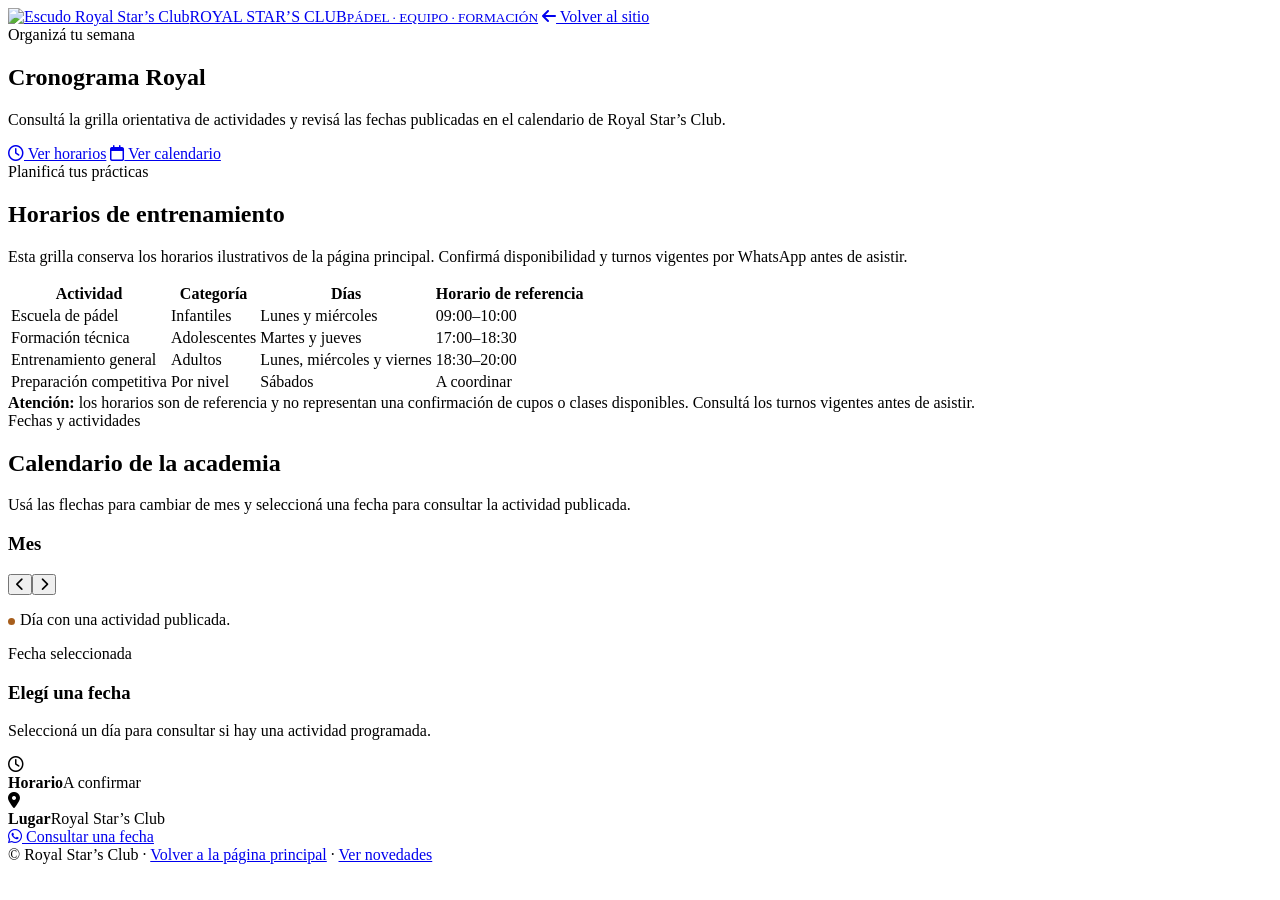
==== cronograma.html @ 3c7a0f92 "Add website project files Co-authored-by: Copilot <223556219+Copilot@users.noreply.github.com>" ====
<!doctype html>
<html lang="es">
<head>
<meta charset="utf-8"/>
<meta name="viewport" content="width=device-width, initial-scale=1"/>
<meta name="theme-color" content="#0c1b2d"/>
<meta name="description" content="Horarios y calendario de actividades de Royal Star’s Club."/>
<title>Cronograma | Royal Star’s Club</title>
<link rel="icon" href="assets/img/favicon-royal.png" type="image/png"/>
<link rel="stylesheet" href="assets/css/portal.css"/>
<link rel="stylesheet" href="https://cdnjs.cloudflare.com/ajax/libs/font-awesome/6.5.2/css/all.min.css"/>
</head>
<body>
<header class="portal-topbar"><div class="portal-topbar-inner">
<a class="portal-brand" href="index.html"><img src="assets/img/logo-royal.png" alt="Escudo Royal Star’s Club"/><span>ROYAL STAR’S CLUB<small>PÁDEL · EQUIPO · FORMACIÓN</small></span></a>
<a class="portal-back" href="index.html"><i class="fa-solid fa-arrow-left"></i> Volver al sitio</a>
</div></header>
<main class="portal-page">
<section class="portal-hero" data-mark="FECHAS"><div class="portal-hero-content">
<span class="portal-kicker">Organizá tu semana</span><h1>Cronograma <span>Royal</span></h1>
<p>Consultá la grilla orientativa de actividades y revisá las fechas publicadas en el calendario de Royal Star’s Club.</p>
<a class="portal-btn" href="#horarios"><i class="fa-regular fa-clock"></i> Ver horarios</a>
<a class="portal-btn secondary" href="#calendario"><i class="fa-regular fa-calendar"></i> Ver calendario</a>
</div></section>
<section class="portal-panel" id="horarios">
<span class="portal-kicker">Planificá tus prácticas</span><h2>Horarios de entrenamiento</h2>
<p class="portal-intro">Esta grilla conserva los horarios ilustrativos de la página principal. Confirmá disponibilidad y turnos vigentes por WhatsApp antes de asistir.</p>
<div class="schedule-table-wrap"><table class="schedule-table"><thead><tr><th>Actividad</th><th>Categoría</th><th>Días</th><th>Horario de referencia</th></tr></thead><tbody>
<tr><td>Escuela de pádel</td><td>Infantiles</td><td>Lunes y miércoles</td><td><span class="schedule-time">09:00–10:00</span></td></tr>
<tr><td>Formación técnica</td><td>Adolescentes</td><td>Martes y jueves</td><td><span class="schedule-time">17:00–18:30</span></td></tr>
<tr><td>Entrenamiento general</td><td>Adultos</td><td>Lunes, miércoles y viernes</td><td><span class="schedule-time">18:30–20:00</span></td></tr>
<tr><td>Preparación competitiva</td><td>Por nivel</td><td>Sábados</td><td><span class="schedule-time">A coordinar</span></td></tr>
</tbody></table></div>
<div class="portal-alert"><strong>Atención:</strong> los horarios son de referencia y no representan una confirmación de cupos o clases disponibles. Consultá los turnos vigentes antes de asistir.</div>
</section>
<section class="portal-panel" id="calendario">
<span class="portal-kicker">Fechas y actividades</span><h2>Calendario de la academia</h2><p class="portal-intro">Usá las flechas para cambiar de mes y seleccioná una fecha para consultar la actividad publicada.</p>
<div class="schedule-layout"><div><div class="calendar-shell"><div class="calendar-head"><h3 id="calendarMonth" aria-live="polite">Mes</h3><div class="calendar-nav"><button id="prevMonth" type="button" aria-label="Mes anterior"><i class="fa-solid fa-chevron-left"></i></button><button id="nextMonth" type="button" aria-label="Mes siguiente"><i class="fa-solid fa-chevron-right"></i></button></div></div><div class="calendar-grid" id="calendarGrid" aria-label="Calendario mensual"></div></div><p class="small text-muted mt-2 mb-0"><span style="display:inline-block;width:7px;height:7px;border-radius:50%;background:#a75e1c;margin-right:5px"></span>Día con una actividad publicada.</p></div>
<div class="event-panel"><span class="event-date" id="selectedDateLabel">Fecha seleccionada</span><h3 id="eventTitle">Elegí una fecha</h3><p id="eventDescription">Seleccioná un día para consultar si hay una actividad programada.</p><div class="event-detail"><i class="fa-regular fa-clock"></i><div><strong>Horario</strong><span id="eventTime">A confirmar</span></div></div><div class="event-detail"><i class="fa-solid fa-location-dot"></i><div><strong>Lugar</strong><span id="eventPlace">Royal Star’s Club</span></div></div><a class="portal-btn mt-3" href="https://wa.me/543855944628?text=Hola,%20quiero%20consultar%20por%20el%20cronograma%20de%20Royal%20Stars%20Club" rel="noopener" target="_blank"><i class="fa-brands fa-whatsapp"></i> Consultar una fecha</a></div>
</div>
</section>
<footer class="portal-footer">© <span id="currentYear"></span> Royal Star’s Club · <a href="index.html">Volver a la página principal</a> · <a href="novedades.html" rel="noopener" target="_blank">Ver novedades</a></footer>
</main>
<script src="assets/js/cronograma.js"></script>
</body>
</html>
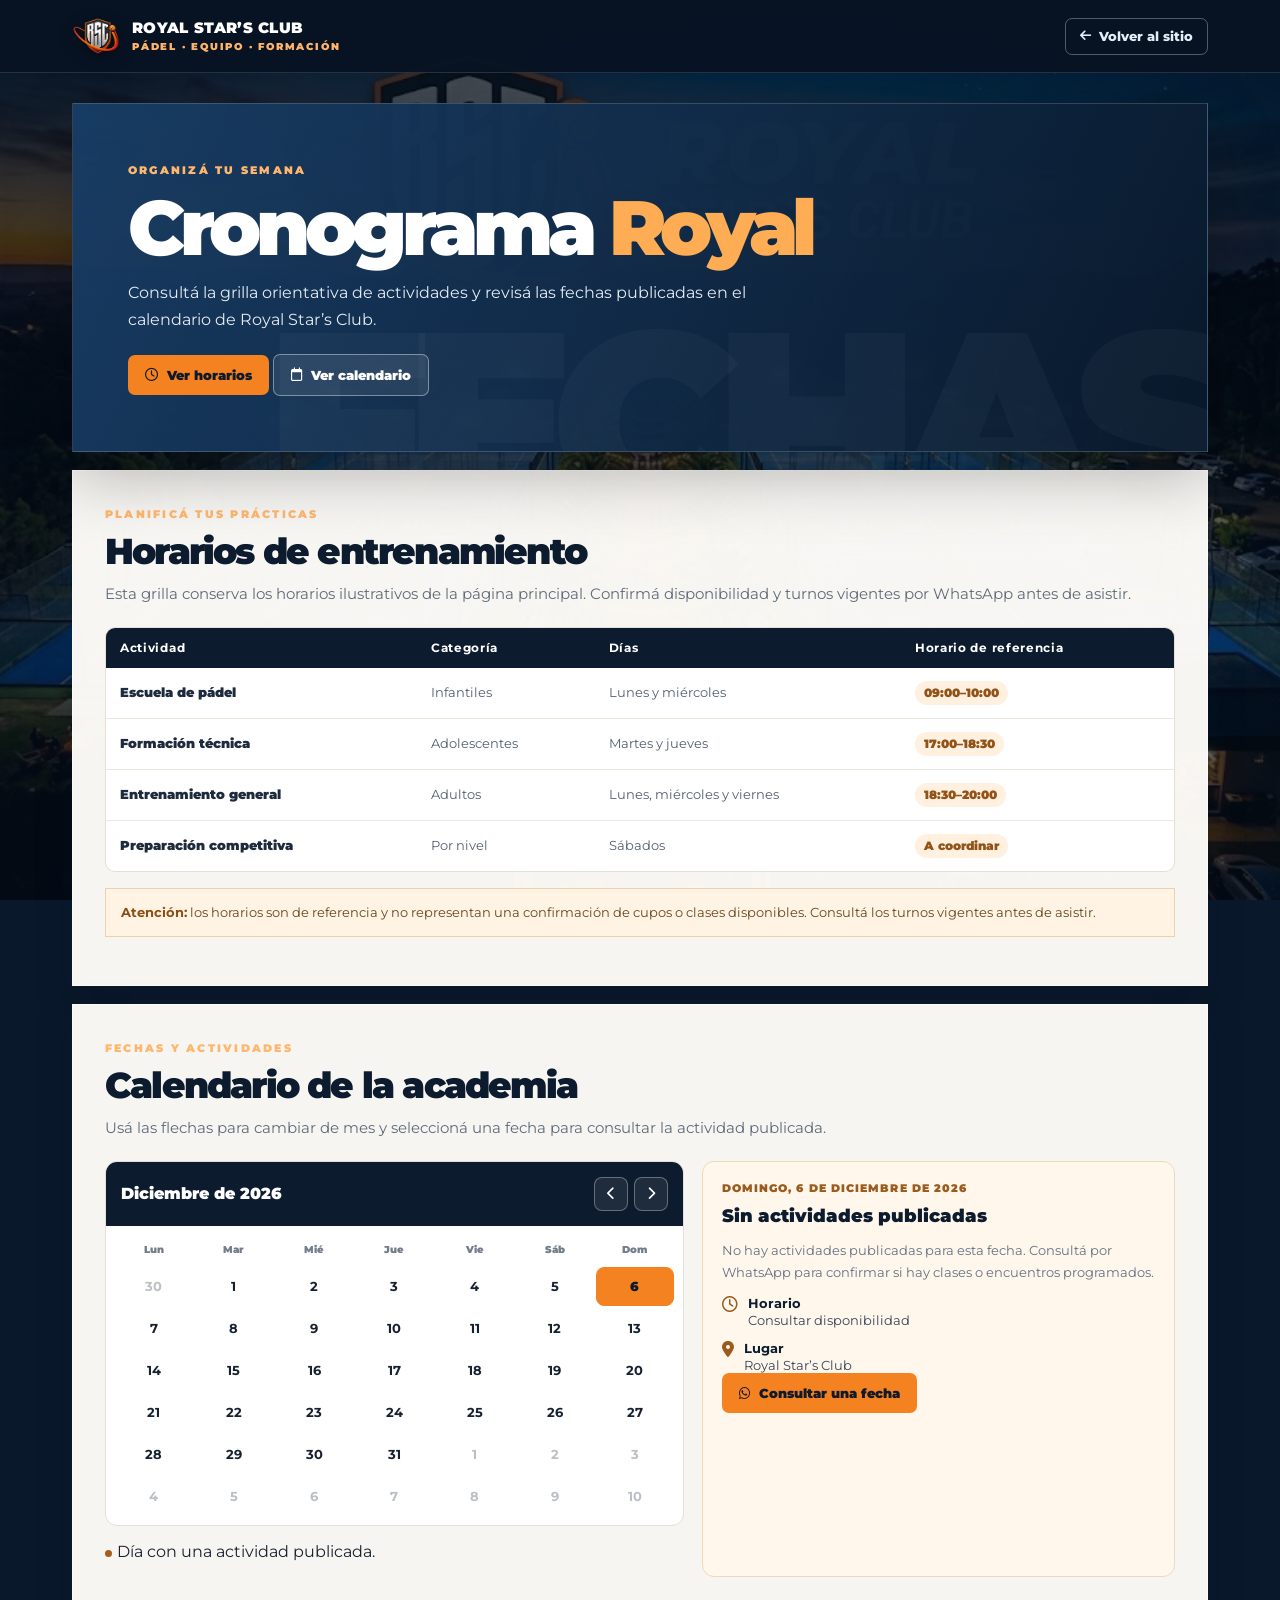
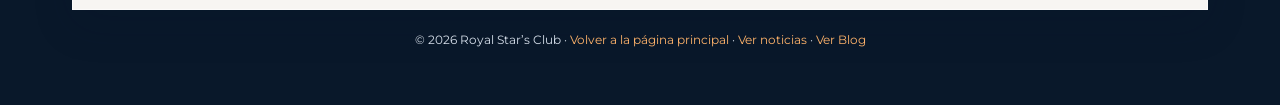
==== commit 918d0e2c: "Separate blog and news sections Co-authored-by: Copilot <223556219+Copilot@users.noreply.github.com>" ====
--- a/cronograma.html
+++ b/cronograma.html
@@ -39,7 +39,7 @@
 <div class="event-panel"><span class="event-date" id="selectedDateLabel">Fecha seleccionada</span><h3 id="eventTitle">Elegí una fecha</h3><p id="eventDescription">Seleccioná un día para consultar si hay una actividad programada.</p><div class="event-detail"><i class="fa-regular fa-clock"></i><div><strong>Horario</strong><span id="eventTime">A confirmar</span></div></div><div class="event-detail"><i class="fa-solid fa-location-dot"></i><div><strong>Lugar</strong><span id="eventPlace">Royal Star’s Club</span></div></div><a class="portal-btn mt-3" href="https://wa.me/543855944628?text=Hola,%20quiero%20consultar%20por%20el%20cronograma%20de%20Royal%20Stars%20Club" rel="noopener" target="_blank"><i class="fa-brands fa-whatsapp"></i> Consultar una fecha</a></div>
 </div>
 </section>
-<footer class="portal-footer">© <span id="currentYear"></span> Royal Star’s Club · <a href="index.html">Volver a la página principal</a> · <a href="novedades.html" rel="noopener" target="_blank">Ver novedades</a></footer>
+<footer class="portal-footer">© <span id="currentYear"></span> Royal Star’s Club · <a href="index.html">Volver a la página principal</a> · <a href="novedades.html#noticias" rel="noopener" target="_blank">Ver noticias</a> · <a href="blog.html" rel="noopener" target="_blank">Ver Blog</a></footer>
 </main>
 <script src="assets/js/cronograma.js"></script>
 </body>
--- a/assets/css/portal.css
+++ b/assets/css/portal.css
@@ -0,0 +1,46 @@
+@import url('https://fonts.googleapis.com/css2?family=Montserrat:wght@400;500;600;700;800;900&display=swap');
+:root{--navy:#0c1b2d;--blue:#173b63;--blue2:#2d5686;--orange:#f58220;--orange2:#ffad55;--ink:#172231;--muted:#5e6b7a;--paper:#fffdf9;--line:#e7dfd4}
+*{box-sizing:border-box;scroll-behavior:smooth}
+body{margin:0;min-height:100vh;font-family:Montserrat,system-ui,Segoe UI,Arial,sans-serif;color:var(--ink);background:#09182a}
+body::before{content:"";position:fixed;inset:0;z-index:-2;background:url('../img/fondo-royal.png') center/cover no-repeat}
+body::after{content:"";position:fixed;inset:0;z-index:-1;background:linear-gradient(135deg,rgba(4,13,25,.78),rgba(5,16,29,.62))}
+a{color:inherit}
+.portal-topbar{background:rgba(8,20,35,.95);backdrop-filter:blur(12px);border-bottom:1px solid #ffffff20;color:#fff;position:sticky;top:0;z-index:20}
+.portal-topbar-inner{max-width:1180px;margin:auto;padding:12px 22px;display:flex;align-items:center;justify-content:space-between;gap:1rem}
+.portal-brand{display:flex;align-items:center;gap:12px;text-decoration:none;color:#fff;font-weight:900;letter-spacing:.02em}
+.portal-brand img{width:48px;height:48px;object-fit:contain;filter:drop-shadow(0 4px 8px #0007)}
+.portal-brand span{display:block;font-size:.96rem;line-height:1.1}.portal-brand small{display:block;color:#ffb36b;font-size:.62rem;letter-spacing:.18em;margin-top:5px}
+.portal-back{display:inline-flex;align-items:center;gap:8px;color:#e5edf7;text-decoration:none;border:1px solid #ffffff4d;padding:10px 14px;border-radius:7px;font-size:.8rem;font-weight:800}.portal-back:hover{background:#ffffff16;color:#fff}
+.portal-page{max-width:1180px;margin:0 auto;padding:30px 22px 58px}
+.portal-hero{position:relative;overflow:hidden;padding:clamp(28px,5vw,55px);background:linear-gradient(115deg,rgba(24,61,101,.97),rgba(9,25,44,.96));border:1px solid #ffffff2c;box-shadow:0 24px 60px #0004;color:#fff}
+.portal-hero::after{content:attr(data-mark);position:absolute;right:-.04em;bottom:-.38em;font-size:clamp(7rem,21vw,16rem);font-weight:1000;letter-spacing:-.1em;color:#ffffff08;line-height:1;pointer-events:none}
+.portal-hero-content{position:relative;z-index:1;max-width:780px}.portal-kicker{color:#ffb76e;font-weight:900;font-size:.7rem;letter-spacing:.2em;text-transform:uppercase}
+.portal-hero h1{font-size:clamp(2.5rem,6vw,4.8rem);letter-spacing:-.07em;line-height:.95;margin:14px 0;color:#fff;font-weight:1000}.portal-hero h1 span{color:var(--orange2)}
+.portal-hero p{max-width:700px;color:#e3ebf5;line-height:1.75;font-size:.98rem;margin:0 0 20px}
+.portal-btn{display:inline-flex;align-items:center;justify-content:center;gap:9px;padding:12px 17px;border:0;border-radius:7px;background:var(--orange);color:#101a2a;text-decoration:none;font-size:.82rem;font-weight:900;cursor:pointer}.portal-btn:hover{background:var(--orange2);color:#101a2a}.portal-btn.secondary{background:#ffffff16;border:1px solid #ffffff65;color:#fff}.portal-btn.secondary:hover{background:#ffffff28}
+.portal-panel{margin-top:18px;padding:clamp(20px,3vw,32px);background:rgba(255,253,249,.97);border:1px solid #ffffffa8;box-shadow:0 15px 38px #08172926}
+.portal-panel h2{font-size:clamp(1.55rem,3vw,2.25rem);font-weight:1000;letter-spacing:-.05em;color:var(--navy);margin:7px 0 9px}.portal-intro{color:var(--muted);line-height:1.7;margin:0 0 20px;font-size:.92rem}
+.portal-rule{height:3px;width:43px;background:var(--orange);margin:16px 0 23px}
+.portal-footer{text-align:center;color:#d5deea;padding:22px 10px 0;font-size:.78rem}.portal-footer a{color:#ffb36b;text-decoration:none}
+.portal-alert{padding:13px 15px;border:1px solid #f0d0a7;background:#fff3e3;color:#69471e;font-size:.82rem;line-height:1.6;margin:16px 0}.portal-alert strong{color:#8b4f13}
+@media(max-width:620px){.portal-topbar-inner{padding:10px 14px}.portal-brand img{width:41px;height:41px}.portal-brand span{font-size:.82rem}.portal-brand small{font-size:.54rem}.portal-back{font-size:0;padding:11px}.portal-back::after{content:'Volver';font-size:.75rem}.portal-page{padding:17px 12px 38px}.portal-hero{padding:25px 20px}.portal-panel{padding:19px 16px}}
+
+/* Novedades */
+.news-toolbar{display:flex;flex-wrap:wrap;align-items:center;justify-content:space-between;gap:12px;margin-bottom:18px}
+.news-filters{display:flex;flex-wrap:wrap;gap:7px}.filter-btn{border:1px solid #d9dfe6;background:#fff;padding:8px 12px;color:#526071;font:inherit;font-size:.73rem;font-weight:850;border-radius:999px;cursor:pointer}.filter-btn.active,.filter-btn:hover{background:var(--navy);border-color:var(--navy);color:#fff}
+.news-search{min-width:min(100%,245px);padding:10px 13px;border:1px solid #d9dfe6;border-radius:8px;background:#fff;font:inherit;font-size:.8rem}
+.news-grid{display:grid;grid-template-columns:repeat(3,minmax(0,1fr));gap:16px}
+.news-card{background:#fff;border:1px solid #e8e0d5;border-radius:14px;overflow:hidden;box-shadow:0 9px 22px #12233a0b;display:flex;flex-direction:column;min-width:0}
+.news-card img{display:block;width:100%;height:190px;object-fit:cover;background:#e9edf2}.news-card-body{padding:17px;display:flex;flex-direction:column;flex:1}.news-meta{display:flex;justify-content:space-between;gap:8px;flex-wrap:wrap;color:#956022;font-size:.67rem;font-weight:900;letter-spacing:.08em;text-transform:uppercase}.news-card h3{font-size:1.08rem;line-height:1.25;font-weight:900;color:var(--navy);margin:10px 0 8px}.news-card p{color:#637082;line-height:1.65;font-size:.82rem;margin:0 0 15px}.news-card button{border:0;background:none;color:#9a5b1d;font:inherit;font-size:.78rem;font-weight:900;text-align:left;padding:0;margin-top:auto;cursor:pointer}.news-card button:hover{color:#d47721}
+.news-empty{grid-column:1/-1;padding:30px 18px;text-align:center;border:1px dashed #c9cfd7;border-radius:12px;color:#647184;background:#fff}
+.publish-panel{margin-top:18px;background:rgba(255,253,249,.97);border:1px solid #ffffffa8;box-shadow:0 15px 38px #08172926}.publish-panel summary{padding:19px 24px;cursor:pointer;color:var(--navy);font-weight:950;list-style:none;display:flex;align-items:center;justify-content:space-between;gap:12px}.publish-panel summary::-webkit-details-marker{display:none}.publish-panel summary::after{content:'＋';font-size:1.2rem;color:#a45f1d}.publish-panel[open] summary::after{content:'−'}.publish-content{padding:0 24px 24px;border-top:1px solid var(--line)}
+.publish-grid{display:grid;grid-template-columns:1fr 1fr;gap:13px}.field{display:flex;flex-direction:column;gap:6px}.field.full{grid-column:1/-1}.field label{font-size:.75rem;font-weight:900;color:#344255}.field input,.field select,.field textarea{width:100%;border:1px solid #d5dce4;border-radius:8px;background:#fff;padding:11px 12px;font:inherit;font-size:.82rem;color:var(--ink)}.field textarea{min-height:130px;resize:vertical}.field input:focus,.field select:focus,.field textarea:focus,.news-search:focus{outline:3px solid #f5822033;border-color:#df8a35}
+.publish-actions{display:flex;flex-wrap:wrap;gap:9px;margin-top:15px}.publish-actions .portal-btn{font-size:.76rem}.publish-note{color:#6a7481;font-size:.75rem;line-height:1.6;margin:13px 0 0}.file-action{display:inline-flex;align-items:center;gap:8px;padding:10px 13px;border:1px solid #cbd3dd;border-radius:7px;background:#fff;color:#344255;font-size:.75rem;font-weight:850;cursor:pointer}.file-action input{display:none}.small-status{font-size:.76rem;color:#516071;margin-top:10px;min-height:1.2em}
+.news-dialog{width:min(760px,calc(100% - 26px));max-height:88vh;overflow:auto;border:0;border-radius:15px;padding:0;box-shadow:0 28px 80px #0007}.news-dialog::backdrop{background:#061426b8}.dialog-inner{padding:25px;background:#fffdf9}.dialog-inner img{width:100%;max-height:350px;object-fit:cover;border-radius:10px;margin:14px 0}.dialog-close{float:right;border:0;background:#edf0f4;width:34px;height:34px;border-radius:50%;font-size:1.1rem;cursor:pointer}.dialog-inner h2{color:var(--navy);font-weight:950;line-height:1.1}.dialog-copy{color:#4f5d6f;line-height:1.8;white-space:pre-wrap}
+
+/* Cronograma */
+.schedule-layout{display:grid;grid-template-columns:1.1fr .9fr;gap:18px}.schedule-table-wrap{overflow:auto;border:1px solid #e5dfd5;border-radius:10px;background:#fff}.schedule-table{width:100%;border-collapse:collapse;min-width:580px}.schedule-table th{padding:13px 14px;background:var(--navy);color:#fff;font-size:.72rem;text-align:left;letter-spacing:.06em}.schedule-table td{padding:13px 14px;border-bottom:1px solid #ece7df;color:#526071;font-size:.8rem}.schedule-table tr:last-child td{border-bottom:0}.schedule-table td:first-child{font-weight:900;color:#1d2b3d}.schedule-time{display:inline-block;padding:5px 9px;border-radius:999px;background:#fff0df;color:#925318;font-size:.72rem;font-weight:900;white-space:nowrap}
+.calendar-shell{border:1px solid #e5dfd5;border-radius:12px;overflow:hidden;background:#fff}.calendar-head{background:var(--navy);color:#fff;padding:15px;display:flex;align-items:center;justify-content:space-between;gap:10px}.calendar-head h3{font-size:1rem;font-weight:900;margin:0}.calendar-nav{display:flex;gap:6px}.calendar-nav button{width:34px;height:34px;border-radius:8px;border:1px solid #ffffff50;background:#ffffff14;color:#fff;cursor:pointer}.calendar-nav button:hover{background:var(--orange);color:var(--navy)}.calendar-grid{display:grid;grid-template-columns:repeat(7,minmax(0,1fr));padding:9px;gap:3px}.weekday{text-align:center;font-size:.65rem;font-weight:900;color:#747d8b;padding:8px 0}.calendar-day{min-height:39px;border:1px solid transparent;border-radius:8px;background:transparent;color:var(--ink);font-weight:700;font-family:inherit;cursor:pointer;position:relative}.calendar-day:hover{background:#fff0dc;border-color:#f1c68e}.calendar-day.muted{color:#bbc0c6}.calendar-day.today{border-color:var(--orange)}.calendar-day.selected{background:var(--orange);color:var(--navy);font-weight:950}.calendar-day.has-event::after{content:'';height:5px;width:5px;position:absolute;bottom:4px;left:calc(50% - 2.5px);border-radius:50%;background:#a75e1c}.calendar-day.selected.has-event::after{background:var(--navy)}
+.event-panel{height:100%;padding:19px;background:#fff7ec;border:1px solid #f0d9bb;border-radius:12px}.event-date{display:block;color:#9a5b1d;font-size:.68rem;font-weight:950;letter-spacing:.1em;text-transform:uppercase}.event-panel h3{font-size:1.13rem;color:var(--navy);font-weight:950;margin:9px 0}.event-panel p{color:#647184;font-size:.82rem;line-height:1.65}.event-detail{display:flex;gap:10px;align-items:flex-start;margin-top:13px;color:#9a5b1d}.event-detail div{color:#364458;font-size:.8rem}.event-detail strong{display:block;color:var(--navy);margin-bottom:2px}
+@media(max-width:900px){.news-grid{grid-template-columns:repeat(2,minmax(0,1fr))}.schedule-layout{grid-template-columns:1fr}}
+@media(max-width:580px){.news-grid{grid-template-columns:1fr}.publish-grid{grid-template-columns:1fr}.field.full{grid-column:auto}.publish-content{padding:0 16px 18px}.publish-panel summary{padding:17px 16px}.news-card img{height:210px}.portal-hero h1{font-size:2.6rem}.schedule-table{min-width:520px}}
